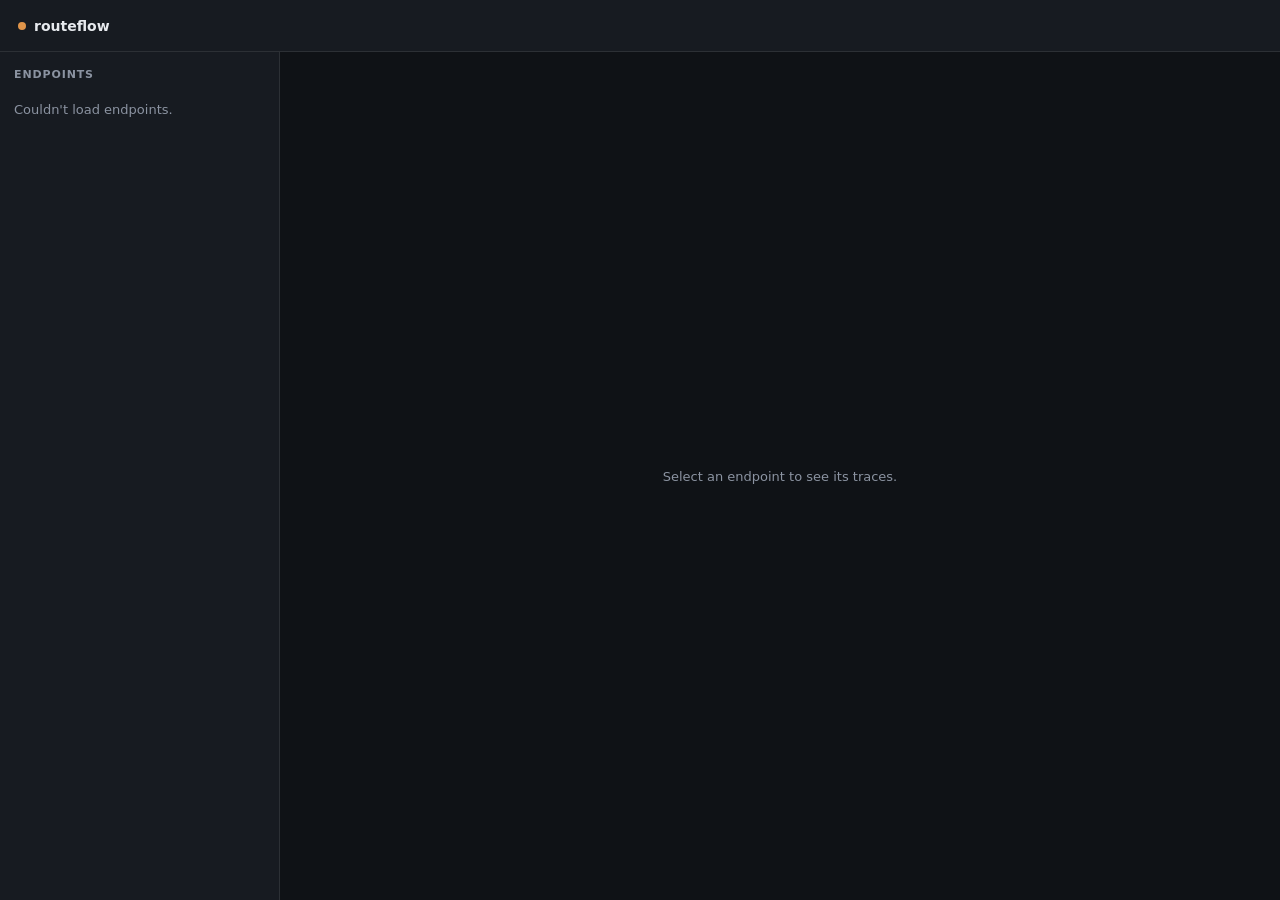
==== src/routeflow/frontend/index.html @ d519d859 "feat(frontend): render the node graph from a trace's span tree" ====
<!doctype html>
<html lang="en">
<head>
  <meta charset="utf-8" />
  <meta name="viewport" content="width=device-width, initial-scale=1" />
  <title>RouteFlow</title>
  <link rel="stylesheet" href="app.css" />
</head>
<body>
  <div class="app">
    <header class="topbar">
      <div class="wordmark"><span class="dot"></span>routeflow</div>
    </header>

    <div class="body">
      <aside class="sidebar">
        <h3>Endpoints</h3>
        <div id="endpoint-list" class="endpoint-list">
          <p class="placeholder">Loading endpoints…</p>
        </div>

        <div id="trace-list-section" class="trace-list-section" hidden>
          <h3 id="trace-list-heading">Recent traces</h3>
          <div id="trace-list" class="trace-list"></div>
        </div>
      </aside>

      <main class="canvas-wrap">
        <p id="canvas-placeholder" class="placeholder">Select an endpoint to see its traces.</p>
        <div id="canvas-scroll" class="canvas-scroll" hidden>
          <div id="graph" class="graph"></div>
        </div>
      </main>
    </div>
  </div>
  <script src="app.js"></script>
</body>
</html>
---- src/routeflow/frontend/app.css ----
/* Full light/dark theming lands in its own Phase 6 commit — this is the
 * dark-only shell for now, styled enough that the layout itself (topbar
 * + sidebar + canvas) is legible while the rest of the UI is built out.
 */

:root {
  color-scheme: dark;
  --bg: #0f1216;
  --panel: #171b21;
  --panel-raised: #1d222a;
  --border: rgba(255, 255, 255, 0.09);
  --text: #e7eaee;
  --muted: #8b93a1;
  --get: #4a9fe0;
  --post: #e0954a;
  --err: #e2554f;
}

* {
  box-sizing: border-box;
}

body {
  margin: 0;
  background: var(--bg);
  color: var(--text);
  font-family: ui-sans-serif, "Inter", "Segoe UI", system-ui, sans-serif;
  font-size: 14px;
}

.app {
  display: flex;
  flex-direction: column;
  height: 100vh;
}

.topbar {
  display: flex;
  align-items: center;
  height: 52px;
  flex: none;
  padding: 0 18px;
  background: var(--panel);
  border-bottom: 1px solid var(--border);
}

.wordmark {
  display: flex;
  align-items: center;
  gap: 8px;
  font-weight: 700;
}

.wordmark .dot {
  width: 8px;
  height: 8px;
  border-radius: 50%;
  background: var(--post);
}

.body {
  display: flex;
  flex: 1;
  min-height: 0;
}

.sidebar {
  width: 280px;
  flex: none;
  background: var(--panel);
  border-right: 1px solid var(--border);
  overflow-y: auto;
}

.sidebar h3 {
  font-size: 11px;
  text-transform: uppercase;
  letter-spacing: 0.08em;
  color: var(--muted);
  margin: 16px 14px 8px;
  font-weight: 600;
}

.canvas-wrap {
  flex: 1;
  min-width: 0;
  display: flex;
  align-items: center;
  justify-content: center;
  position: relative;
}

.canvas-scroll {
  width: 100%;
  height: 100%;
  overflow: auto;
  padding: 24px;
}

.graph {
  position: relative;
}

.graph svg {
  position: absolute;
  inset: 0;
  overflow: visible;
  pointer-events: none;
}

.node {
  position: absolute;
  border-radius: 8px;
  background: var(--panel);
  border: 1px solid var(--border);
  display: flex;
  overflow: hidden;
  cursor: pointer;
}

.node .bar {
  width: 4px;
  flex: none;
}

.node.ok .bar {
  background: var(--get);
}

.node.error .bar {
  background: var(--err);
}

.node.error {
  border-color: var(--err);
}

.node .inner {
  padding: 8px 12px;
  min-width: 0;
  flex: 1;
}

.node .name {
  font-family: ui-monospace, "Cascadia Code", Consolas, monospace;
  font-size: 12px;
  font-weight: 600;
  white-space: nowrap;
  overflow: hidden;
  text-overflow: ellipsis;
}

.node .sub {
  font-size: 10.5px;
  color: var(--muted);
  margin-top: 2px;
}

.placeholder {
  color: var(--muted);
  font-size: 13px;
  padding: 0 14px;
}

.endpoint-list {
  display: flex;
  flex-direction: column;
}

.endpoint {
  display: flex;
  flex-direction: column;
  gap: 4px;
  padding: 9px 14px;
  border-left: 2px solid transparent;
  cursor: pointer;
}

.endpoint:hover {
  background: var(--panel-raised);
}

.endpoint.selected {
  background: var(--panel-raised);
  border-left-color: var(--post);
}

.endpoint-top {
  display: flex;
  align-items: center;
  gap: 8px;
}

.method {
  font-family: ui-monospace, "Cascadia Code", Consolas, monospace;
  font-size: 10.5px;
  font-weight: 700;
  padding: 1px 6px;
  border-radius: 4px;
}

.method.get {
  color: var(--get);
  background: color-mix(in srgb, var(--get) 16%, transparent);
}

.method.post,
.method.put,
.method.patch,
.method.delete {
  color: var(--post);
  background: color-mix(in srgb, var(--post) 16%, transparent);
}

.endpoint-path {
  font-family: ui-monospace, "Cascadia Code", Consolas, monospace;
  font-size: 12.5px;
}

.endpoint-stats {
  font-size: 11px;
  color: var(--muted);
  display: flex;
  gap: 10px;
  padding-left: 2px;
}

.endpoint-stats .err-rate {
  color: var(--err);
}

.trace-list-section {
  border-top: 1px solid var(--border);
  margin-top: 8px;
}

.trace-list {
  display: flex;
  flex-direction: column;
}

.trace {
  display: grid;
  grid-template-columns: 44px 1fr auto;
  align-items: center;
  gap: 8px;
  padding: 8px 14px;
  border-left: 2px solid transparent;
  font-family: ui-monospace, "Cascadia Code", Consolas, monospace;
  font-size: 11.5px;
  cursor: pointer;
}

.trace:hover {
  background: var(--panel-raised);
}

.trace.selected {
  background: var(--panel-raised);
  border-left-color: var(--err);
}

.status-chip {
  font-weight: 700;
  padding: 1px 5px;
  border-radius: 4px;
  text-align: center;
}

.status-chip.ok {
  color: var(--get);
  background: color-mix(in srgb, var(--get) 16%, transparent);
}

.status-chip.error {
  color: var(--err);
  background: color-mix(in srgb, var(--err) 16%, transparent);
}

.trace-id {
  color: var(--muted);
}

.trace-meta {
  color: var(--muted);
  text-align: right;
}
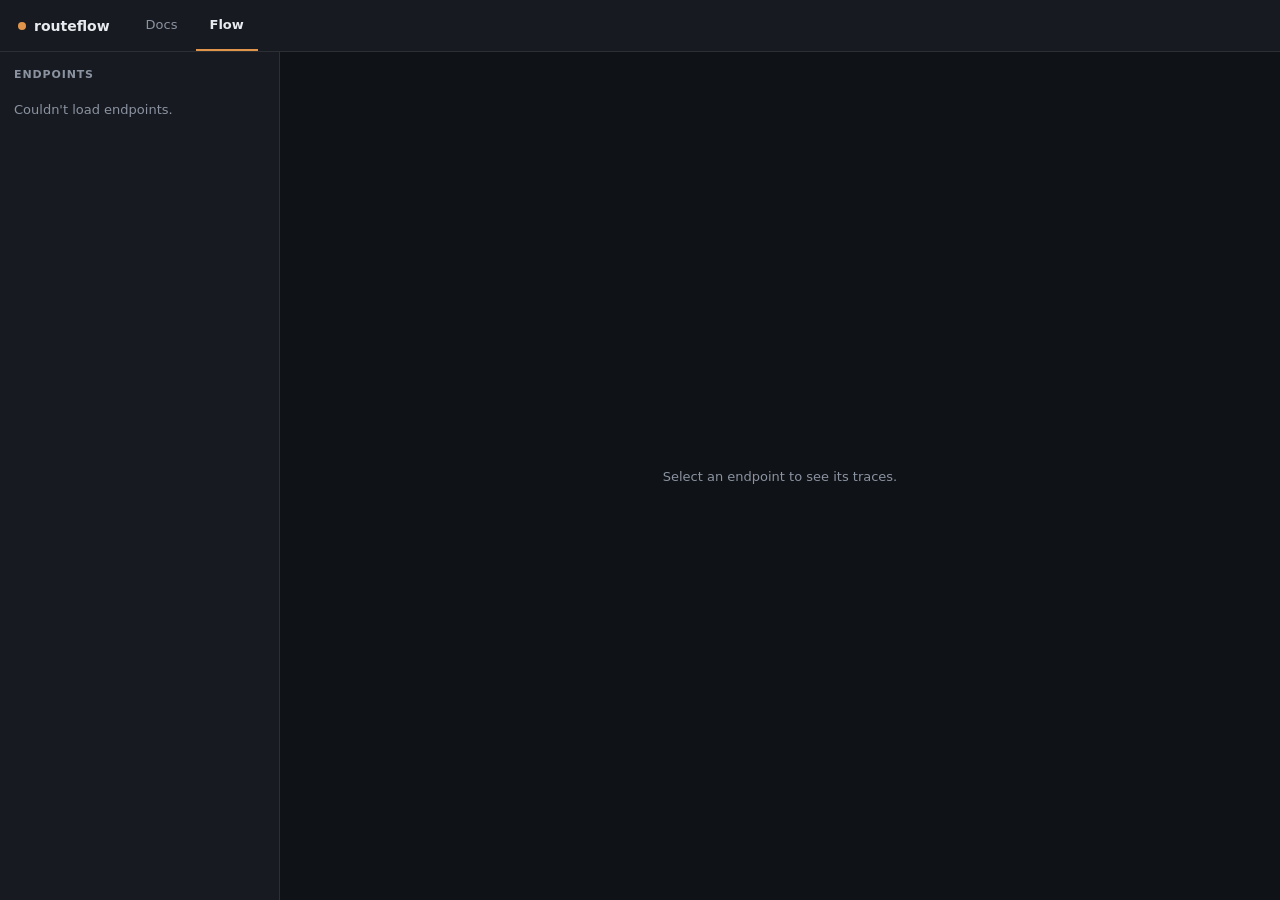
==== commit d9dee39a: "feat(frontend): add Docs/Flow tab bar, linking back to the host app's Swagger UI" ====
--- a/src/routeflow/frontend/index.html
+++ b/src/routeflow/frontend/index.html
@@ -10,6 +10,10 @@
   <div class="app">
     <header class="topbar">
       <div class="wordmark"><span class="dot"></span>routeflow</div>
+      <nav class="tabs">
+        <a id="docs-tab" class="tab" href="/docs">Docs</a>
+        <span class="tab active">Flow</span>
+      </nav>
     </header>
 
     <div class="body">
@@ -31,6 +35,29 @@
           <div id="graph" class="graph"></div>
         </div>
       </main>
+
+      <aside id="detail" class="detail" hidden>
+        <div class="detail-section">
+          <h4>Selected span</h4>
+          <div class="detail-title"><span id="detail-name" class="fn"></span></div>
+          <div id="detail-metrics"></div>
+        </div>
+
+        <div class="detail-section">
+          <h4>Arguments</h4>
+          <div id="detail-args"></div>
+        </div>
+
+        <div class="detail-section">
+          <h4>Logs</h4>
+          <div id="detail-logs"></div>
+        </div>
+
+        <div id="detail-error-section" class="detail-section" hidden>
+          <h4>Exception</h4>
+          <div id="detail-error" class="error-box"></div>
+        </div>
+      </aside>
     </div>
   </div>
   <script src="app.js"></script>
--- a/src/routeflow/frontend/app.css
+++ b/src/routeflow/frontend/app.css
@@ -58,6 +58,34 @@
   background: var(--post);
 }
 
+.tabs {
+  display: flex;
+  gap: 4px;
+  height: 100%;
+  margin-left: 22px;
+}
+
+.tab {
+  display: flex;
+  align-items: center;
+  height: 100%;
+  padding: 0 14px;
+  font-size: 13px;
+  color: var(--muted);
+  text-decoration: none;
+  border-bottom: 2px solid transparent;
+}
+
+.tab:hover {
+  color: var(--text);
+}
+
+.tab.active {
+  color: var(--text);
+  font-weight: 600;
+  border-bottom-color: var(--post);
+}
+
 .body {
   display: flex;
   flex: 1;
@@ -154,6 +182,105 @@
   font-size: 10.5px;
   color: var(--muted);
   margin-top: 2px;
+}
+
+.node.selected {
+  box-shadow: 0 0 0 2px var(--post);
+}
+
+.detail {
+  width: 320px;
+  flex: none;
+  background: var(--panel);
+  border-left: 1px solid var(--border);
+  overflow-y: auto;
+}
+
+.detail-section {
+  padding: 16px 18px;
+  border-bottom: 1px solid var(--border);
+}
+
+.detail-section h4 {
+  margin: 0 0 10px;
+  font-size: 11px;
+  text-transform: uppercase;
+  letter-spacing: 0.08em;
+  color: var(--muted);
+  font-weight: 600;
+}
+
+.detail-title .fn {
+  font-family: ui-monospace, "Cascadia Code", Consolas, monospace;
+  font-size: 14px;
+  font-weight: 700;
+}
+
+.metric-row {
+  display: flex;
+  justify-content: space-between;
+  font-size: 12.5px;
+  padding: 5px 0;
+  border-bottom: 1px dashed var(--border);
+}
+
+.metric-row span:first-child {
+  color: var(--muted);
+}
+
+.metric-row span:last-child {
+  font-family: ui-monospace, "Cascadia Code", Consolas, monospace;
+}
+
+.arg-row {
+  display: flex;
+  gap: 8px;
+  font-family: ui-monospace, "Cascadia Code", Consolas, monospace;
+  font-size: 11.5px;
+  padding: 3px 0;
+}
+
+.arg-row .arg-name {
+  color: var(--muted);
+  flex: none;
+}
+
+.log-line {
+  font-family: ui-monospace, "Cascadia Code", Consolas, monospace;
+  font-size: 11.5px;
+  color: var(--muted);
+  padding: 3px 0;
+  display: flex;
+  gap: 8px;
+}
+
+.log-line .t {
+  flex: none;
+}
+
+.error-box {
+  background: color-mix(in srgb, var(--err) 10%, transparent);
+  border: 1px solid color-mix(in srgb, var(--err) 40%, transparent);
+  border-radius: 6px;
+  padding: 10px 12px;
+  font-family: ui-monospace, "Cascadia Code", Consolas, monospace;
+  font-size: 11.5px;
+}
+
+.error-box .type {
+  color: var(--err);
+  font-weight: 700;
+}
+
+.error-box .msg {
+  margin-top: 4px;
+  color: var(--text);
+}
+
+.error-box .trace {
+  margin-top: 6px;
+  color: var(--muted);
+  white-space: pre-wrap;
 }
 
 .placeholder {
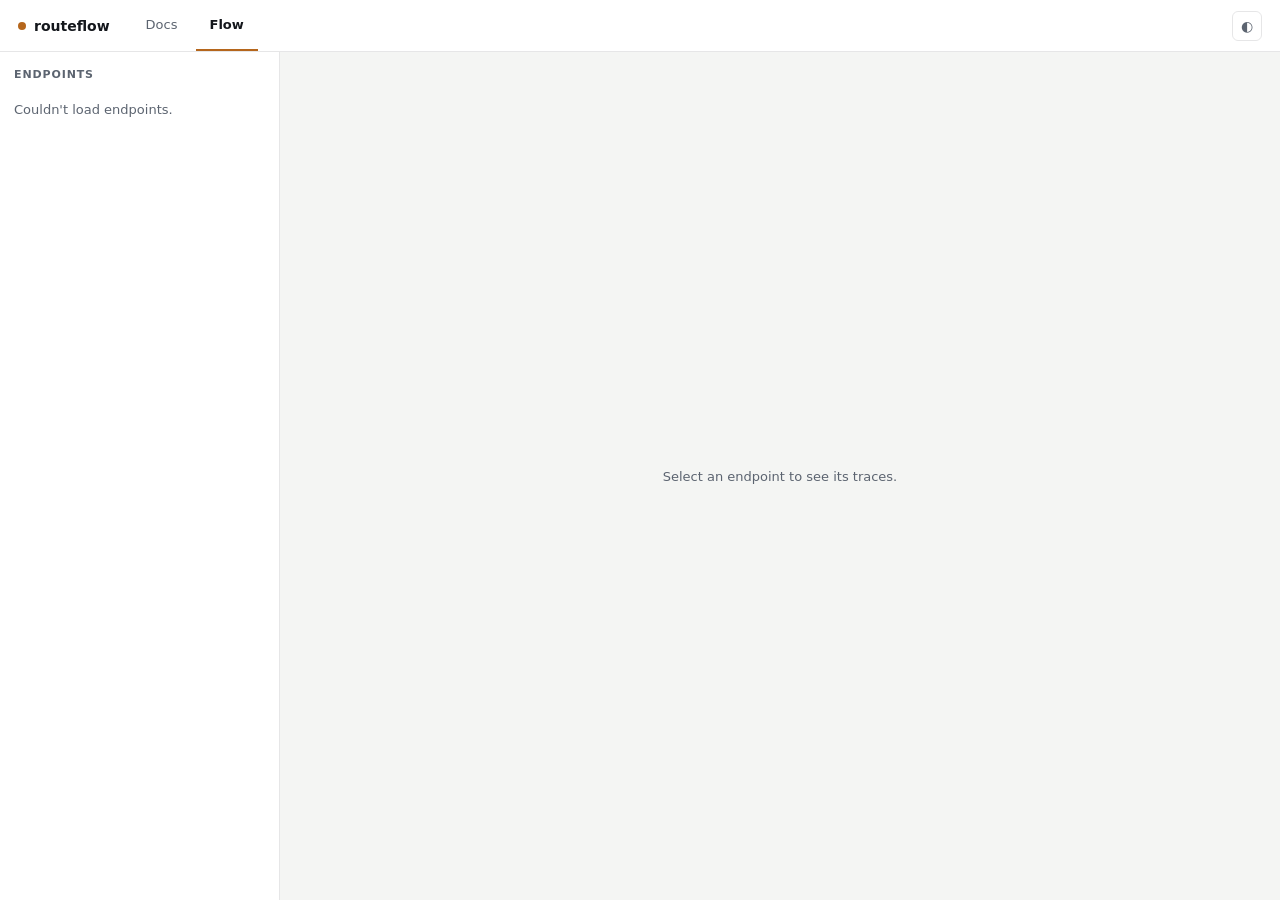
==== commit 69a6c7a7: "feat(frontend): add light/dark theme support with a manual toggle" ====
--- a/src/routeflow/frontend/index.html
+++ b/src/routeflow/frontend/index.html
@@ -14,6 +14,7 @@
         <a id="docs-tab" class="tab" href="/docs">Docs</a>
         <span class="tab active">Flow</span>
       </nav>
+      <button id="theme-toggle" class="theme-toggle" type="button" title="Toggle theme"></button>
     </header>
 
     <div class="body">
--- a/src/routeflow/frontend/app.css
+++ b/src/routeflow/frontend/app.css
@@ -1,9 +1,39 @@
-/* Full light/dark theming lands in its own Phase 6 commit — this is the
- * dark-only shell for now, styled enough that the layout itself (topbar
- * + sidebar + canvas) is legible while the rest of the UI is built out.
+/* Light is the token default; dark is layered on in two places that
+ * must stay in sync: the prefers-color-scheme block (follows the OS)
+ * and the [data-theme="dark"] block (the manual toggle below wins over
+ * the OS either way). Every color a component uses comes from one of
+ * these tokens — never a literal hex outside this block — so a new
+ * component gets both themes for free.
  */
 
 :root {
+  color-scheme: light dark;
+  --bg: #f4f5f3;
+  --panel: #ffffff;
+  --panel-raised: #fafaf8;
+  --border: rgba(15, 18, 22, 0.1);
+  --text: #14171c;
+  --muted: #5c6470;
+  --get: #1c6fb0;
+  --post: #b5661c;
+  --err: #c23b3b;
+}
+
+@media (prefers-color-scheme: dark) {
+  :root:not([data-theme="light"]) {
+    --bg: #0f1216;
+    --panel: #171b21;
+    --panel-raised: #1d222a;
+    --border: rgba(255, 255, 255, 0.09);
+    --text: #e7eaee;
+    --muted: #8b93a1;
+    --get: #4a9fe0;
+    --post: #e0954a;
+    --err: #e2554f;
+  }
+}
+
+:root[data-theme="dark"] {
   color-scheme: dark;
   --bg: #0f1216;
   --panel: #171b21;
@@ -16,6 +46,19 @@
   --err: #e2554f;
 }
 
+:root[data-theme="light"] {
+  color-scheme: light;
+  --bg: #f4f5f3;
+  --panel: #ffffff;
+  --panel-raised: #fafaf8;
+  --border: rgba(15, 18, 22, 0.1);
+  --text: #14171c;
+  --muted: #5c6470;
+  --get: #1c6fb0;
+  --post: #b5661c;
+  --err: #c23b3b;
+}
+
 * {
   box-sizing: border-box;
 }
@@ -86,6 +129,24 @@
   border-bottom-color: var(--post);
 }
 
+.theme-toggle {
+  margin-left: auto;
+  background: none;
+  border: 1px solid var(--border);
+  border-radius: 6px;
+  color: var(--muted);
+  width: 30px;
+  height: 30px;
+  font-size: 14px;
+  line-height: 1;
+  cursor: pointer;
+}
+
+.theme-toggle:hover {
+  color: var(--text);
+  background: var(--panel-raised);
+}
+
 .body {
   display: flex;
   flex: 1;
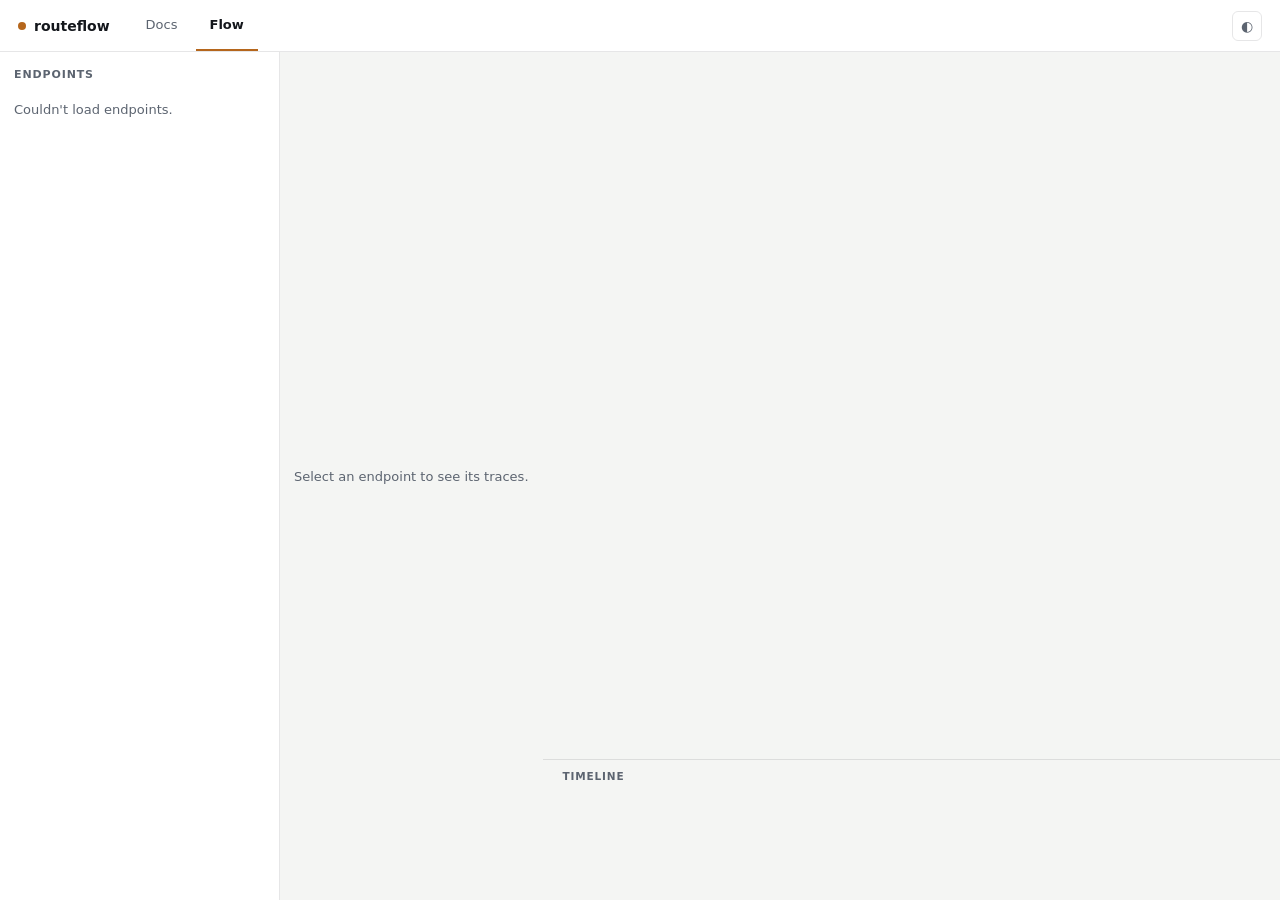
==== commit dd623c61: "feat(frontend): add timeline/flamegraph strip synced to the selected trace" ====
--- a/src/routeflow/frontend/index.html
+++ b/src/routeflow/frontend/index.html
@@ -32,8 +32,16 @@
 
       <main class="canvas-wrap">
         <p id="canvas-placeholder" class="placeholder">Select an endpoint to see its traces.</p>
-        <div id="canvas-scroll" class="canvas-scroll" hidden>
-          <div id="graph" class="graph"></div>
+        <div id="canvas-body" class="canvas-body" hidden>
+          <div id="canvas-scroll" class="canvas-scroll">
+            <div id="graph" class="graph"></div>
+          </div>
+          <div class="strip">
+            <h4>Timeline</h4>
+            <div class="strip-scroll">
+              <svg id="timeline-svg" preserveAspectRatio="none"></svg>
+            </div>
+          </div>
         </div>
       </main>
 
--- a/src/routeflow/frontend/app.css
+++ b/src/routeflow/frontend/app.css
@@ -174,16 +174,69 @@
   flex: 1;
   min-width: 0;
   display: flex;
-  align-items: center;
-  justify-content: center;
   position: relative;
 }
 
+.canvas-wrap > .placeholder {
+  margin: auto;
+}
+
+.canvas-body {
+  display: flex;
+  flex-direction: column;
+  flex: 1;
+  min-height: 0;
+  min-width: 0;
+}
+
 .canvas-scroll {
-  width: 100%;
-  height: 100%;
+  flex: 1;
+  min-height: 0;
   overflow: auto;
   padding: 24px;
+}
+
+.strip {
+  flex: none;
+  border-top: 1px solid var(--border);
+  padding: 10px 20px 14px;
+}
+
+.strip h4 {
+  margin: 0 0 8px;
+  font-size: 10.5px;
+  text-transform: uppercase;
+  letter-spacing: 0.08em;
+  color: var(--muted);
+  font-weight: 600;
+}
+
+.strip-scroll {
+  overflow-x: auto;
+}
+
+.strip-scroll svg {
+  display: block;
+  width: 100%;
+  height: 96px;
+}
+
+.timeline-bar {
+  cursor: pointer;
+}
+
+.timeline-bar.ok {
+  fill: color-mix(in srgb, var(--get) 30%, transparent);
+  stroke: var(--get);
+}
+
+.timeline-bar.error {
+  fill: color-mix(in srgb, var(--err) 30%, transparent);
+  stroke: var(--err);
+}
+
+.timeline-bar.selected {
+  stroke-width: 2.5;
 }
 
 .graph {
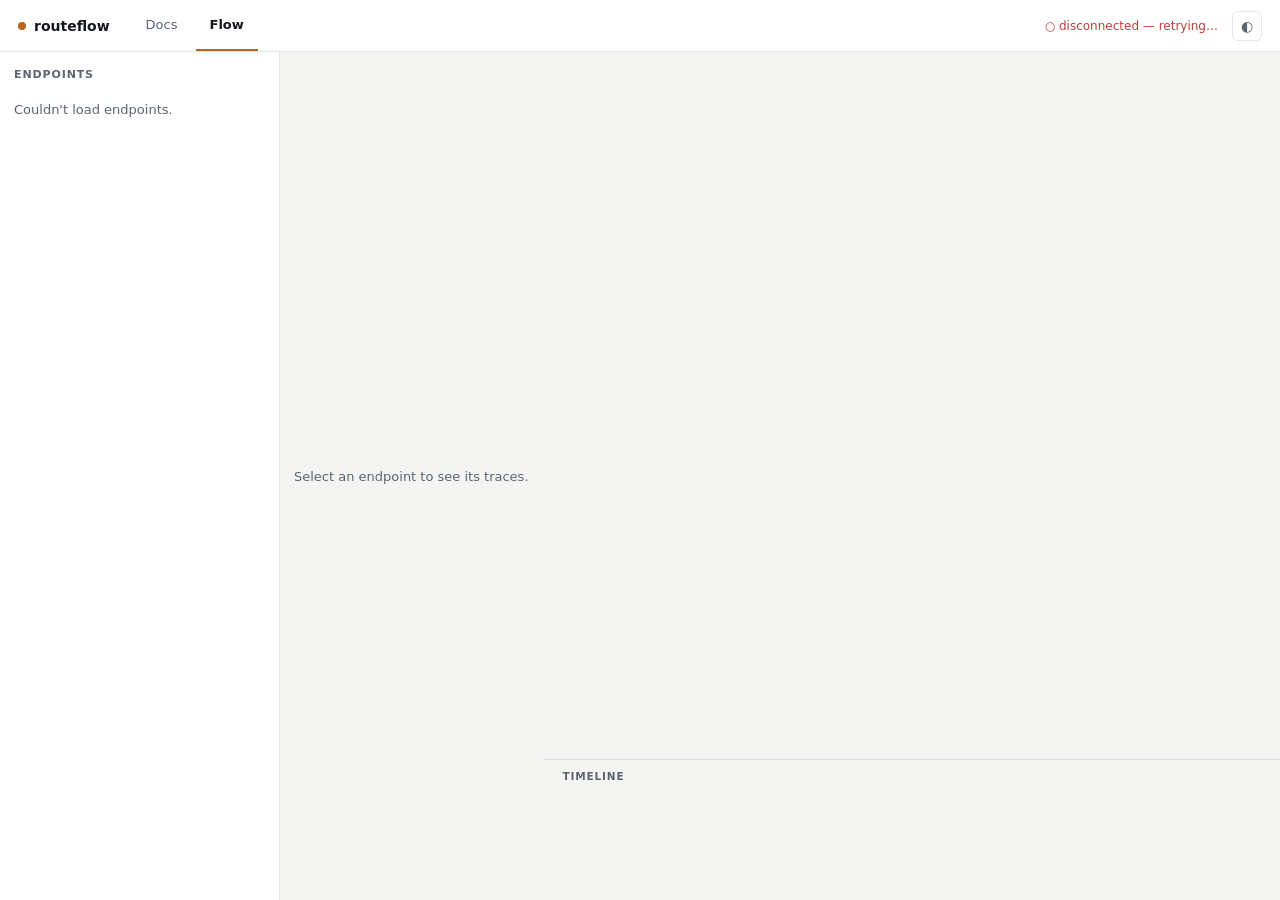
==== commit 12c05e6e: "feat(frontend): show live-connection status and auto-reconnect the WebSocket" ====
--- a/src/routeflow/frontend/index.html
+++ b/src/routeflow/frontend/index.html
@@ -14,6 +14,7 @@
         <a id="docs-tab" class="tab" href="/docs">Docs</a>
         <span class="tab active">Flow</span>
       </nav>
+      <span id="live-indicator" class="live-indicator connecting">connecting…</span>
       <button id="theme-toggle" class="theme-toggle" type="button" title="Toggle theme"></button>
     </header>
 
--- a/src/routeflow/frontend/app.css
+++ b/src/routeflow/frontend/app.css
@@ -129,8 +129,22 @@
   border-bottom-color: var(--post);
 }
 
+.live-indicator {
+  margin-left: auto;
+  font-size: 12px;
+  color: var(--muted);
+}
+
+.live-indicator.connected {
+  color: var(--get);
+}
+
+.live-indicator.disconnected {
+  color: var(--err);
+}
+
 .theme-toggle {
-  margin-left: auto;
+  margin-left: 14px;
   background: none;
   border: 1px solid var(--border);
   border-radius: 6px;
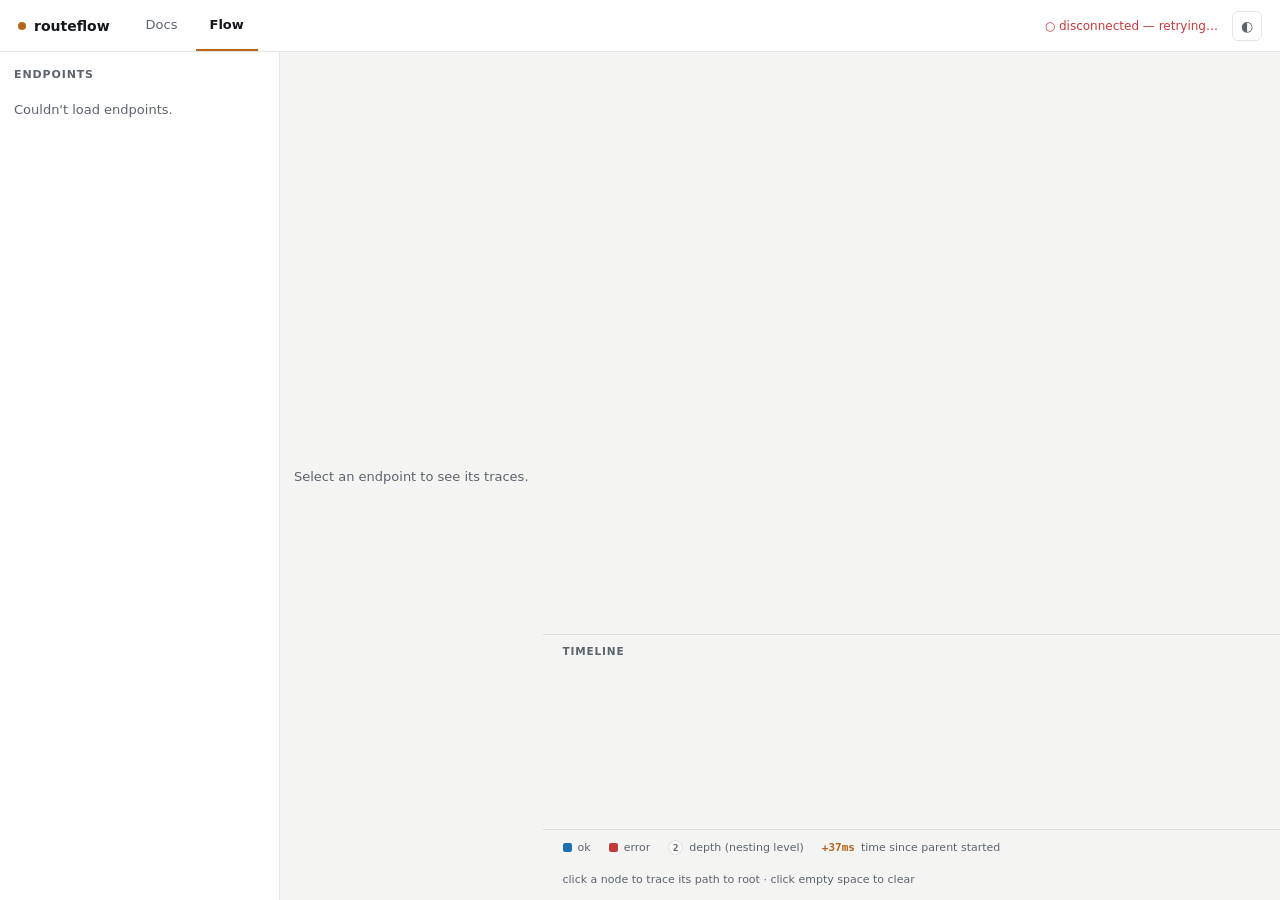
==== commit fa8d449d: "feat: move flow view to bare /flow, fix timeline row overlap, add close button + legend" ====
--- a/src/routeflow/frontend/index.html
+++ b/src/routeflow/frontend/index.html
@@ -35,7 +35,9 @@
         <p id="canvas-placeholder" class="placeholder">Select an endpoint to see its traces.</p>
         <div id="canvas-body" class="canvas-body" hidden>
           <div id="canvas-scroll" class="canvas-scroll">
-            <div id="graph" class="graph"></div>
+            <div id="graph-viewport" class="graph-viewport">
+              <div id="graph" class="graph"></div>
+            </div>
           </div>
           <div class="strip">
             <h4>Timeline</h4>
@@ -43,12 +45,22 @@
               <svg id="timeline-svg" preserveAspectRatio="none"></svg>
             </div>
           </div>
+          <div class="legend">
+            <span class="legend-item"><span class="legend-swatch ok"></span>ok</span>
+            <span class="legend-item"><span class="legend-swatch error"></span>error</span>
+            <span class="legend-item"><span class="legend-badge">2</span>depth (nesting level)</span>
+            <span class="legend-item"><span class="legend-mono">+37ms</span>time since parent started</span>
+            <span class="legend-item">click a node to trace its path to root · click empty space to clear</span>
+          </div>
         </div>
       </main>
 
       <aside id="detail" class="detail" hidden>
         <div class="detail-section">
-          <h4>Selected span</h4>
+          <div class="detail-section-head">
+            <h4>Selected span</h4>
+            <button id="detail-close" class="detail-close" type="button" title="Close (clear selection)">✕</button>
+          </div>
           <div class="detail-title"><span id="detail-name" class="fn"></span></div>
           <div id="detail-metrics"></div>
         </div>
--- a/src/routeflow/frontend/app.css
+++ b/src/routeflow/frontend/app.css
@@ -227,12 +227,75 @@
 
 .strip-scroll {
   overflow-x: auto;
+  overflow-y: auto;
+  /* A trace with many concurrent branches needs more rows than one
+   * without (see packTimelineRows) - a fixed height here squeezed every
+   * trace into the same box regardless, so a busier trace's bars just
+   * got proportionally thinner instead of the strip getting taller.
+   * renderTimeline sets the real height in px to match actual row count;
+   * this is only a ceiling so a very deep trace scrolls instead of
+   * pushing the rest of the page down. */
+  max-height: 220px;
 }
 
 .strip-scroll svg {
   display: block;
   width: 100%;
-  height: 96px;
+}
+
+.legend {
+  flex: none;
+  display: flex;
+  flex-wrap: wrap;
+  align-items: center;
+  gap: 18px;
+  padding: 10px 20px 14px;
+  border-top: 1px solid var(--border);
+  font-size: 11px;
+  color: var(--muted);
+}
+
+.legend-item {
+  display: flex;
+  align-items: center;
+  gap: 6px;
+}
+
+.legend-swatch {
+  width: 9px;
+  height: 9px;
+  border-radius: 2px;
+  flex: none;
+}
+
+.legend-swatch.ok {
+  background: var(--get);
+}
+
+.legend-swatch.error {
+  background: var(--err);
+}
+
+.legend-badge {
+  flex: none;
+  width: 15px;
+  height: 15px;
+  border-radius: 50%;
+  background: var(--panel-raised);
+  border: 1px solid var(--border);
+  font-family: ui-monospace, "Cascadia Code", Consolas, monospace;
+  font-size: 9px;
+  font-weight: 700;
+  color: var(--muted);
+  display: flex;
+  align-items: center;
+  justify-content: center;
+}
+
+.legend-mono {
+  font-family: ui-monospace, "Cascadia Code", Consolas, monospace;
+  color: var(--post);
+  font-weight: 700;
 }
 
 .timeline-bar {
@@ -253,8 +316,30 @@
   stroke-width: 2.5;
 }
 
+.timeline-gridline {
+  stroke: var(--border);
+  stroke-width: 1;
+}
+
+.timeline-axis-label {
+  font-family: ui-monospace, "Cascadia Code", Consolas, monospace;
+  font-size: 9px;
+  fill: var(--muted);
+}
+
+/* Sized by JS to the *scaled* graph dimensions (renderGraph's fit-to-width
+ * logic) - this is what the scrollable ancestor (.canvas-scroll) actually
+ * measures, so "fits without scrolling" and "the box you can scroll" agree
+ * with each other. .graph itself keeps its natural (unscaled) size and is
+ * shrunk onto this box via CSS transform, which doesn't affect layout size
+ * on its own - hence the wrapper. */
+.graph-viewport {
+  position: relative;
+}
+
 .graph {
   position: relative;
+  transform-origin: top left;
 }
 
 .graph svg {
@@ -264,6 +349,37 @@
   pointer-events: none;
 }
 
+.edge {
+  fill: none;
+  stroke: currentColor;
+  stroke-opacity: 0.4;
+  stroke-width: 1.4;
+  transition: opacity 0.15s ease, stroke 0.15s ease, stroke-opacity 0.15s ease;
+}
+
+.edge-label {
+  font-family: ui-monospace, "Cascadia Code", Consolas, monospace;
+  font-size: 9.5px;
+  fill: var(--muted);
+  transition: opacity 0.15s ease, fill 0.15s ease;
+}
+
+.edge.highlighted {
+  stroke: var(--post);
+  stroke-opacity: 1;
+  stroke-width: 2.2;
+}
+
+.edge-label.highlighted {
+  fill: var(--post);
+  font-weight: 700;
+}
+
+.edge.dimmed,
+.edge-label.dimmed {
+  opacity: 0.28;
+}
+
 .node {
   position: absolute;
   border-radius: 8px;
@@ -279,6 +395,24 @@
   flex: none;
 }
 
+.node .depth-badge {
+  flex: none;
+  align-self: center;
+  margin-left: 6px;
+  width: 15px;
+  height: 15px;
+  border-radius: 50%;
+  background: var(--panel-raised);
+  border: 1px solid var(--border);
+  font-family: ui-monospace, "Cascadia Code", Consolas, monospace;
+  font-size: 9px;
+  font-weight: 700;
+  color: var(--muted);
+  display: flex;
+  align-items: center;
+  justify-content: center;
+}
+
 .node.ok .bar {
   background: var(--get);
 }
@@ -316,6 +450,31 @@
   box-shadow: 0 0 0 2px var(--post);
 }
 
+.node {
+  transition: opacity 0.15s ease, border-color 0.15s ease;
+}
+
+.node.highlighted {
+  border-color: var(--post);
+}
+
+.node.dimmed {
+  opacity: 0.35;
+}
+
+.timeline-bar {
+  transition: opacity 0.15s ease;
+}
+
+.timeline-bar.highlighted {
+  stroke: var(--post);
+  stroke-width: 2;
+}
+
+.timeline-bar.dimmed {
+  opacity: 0.35;
+}
+
 .detail {
   width: 320px;
   flex: none;
@@ -338,6 +497,35 @@
   font-weight: 600;
 }
 
+.detail-section-head {
+  display: flex;
+  align-items: center;
+  justify-content: space-between;
+}
+
+.detail-section-head h4 {
+  margin: 0;
+}
+
+.detail-close {
+  flex: none;
+  width: 22px;
+  height: 22px;
+  margin-bottom: 10px;
+  background: none;
+  border: none;
+  border-radius: 5px;
+  color: var(--muted);
+  font-size: 12px;
+  line-height: 1;
+  cursor: pointer;
+}
+
+.detail-close:hover {
+  color: var(--text);
+  background: var(--panel-raised);
+}
+
 .detail-title .fn {
   font-family: ui-monospace, "Cascadia Code", Consolas, monospace;
   font-size: 14px;
@@ -358,6 +546,22 @@
 
 .metric-row span:last-child {
   font-family: ui-monospace, "Cascadia Code", Consolas, monospace;
+}
+
+.parent-link {
+  font: inherit;
+  font-family: ui-monospace, "Cascadia Code", Consolas, monospace;
+  color: var(--get);
+  background: none;
+  border: none;
+  padding: 0;
+  cursor: pointer;
+  text-decoration: underline;
+  text-decoration-color: transparent;
+}
+
+.parent-link:hover {
+  text-decoration-color: currentColor;
 }
 
 .arg-row {
